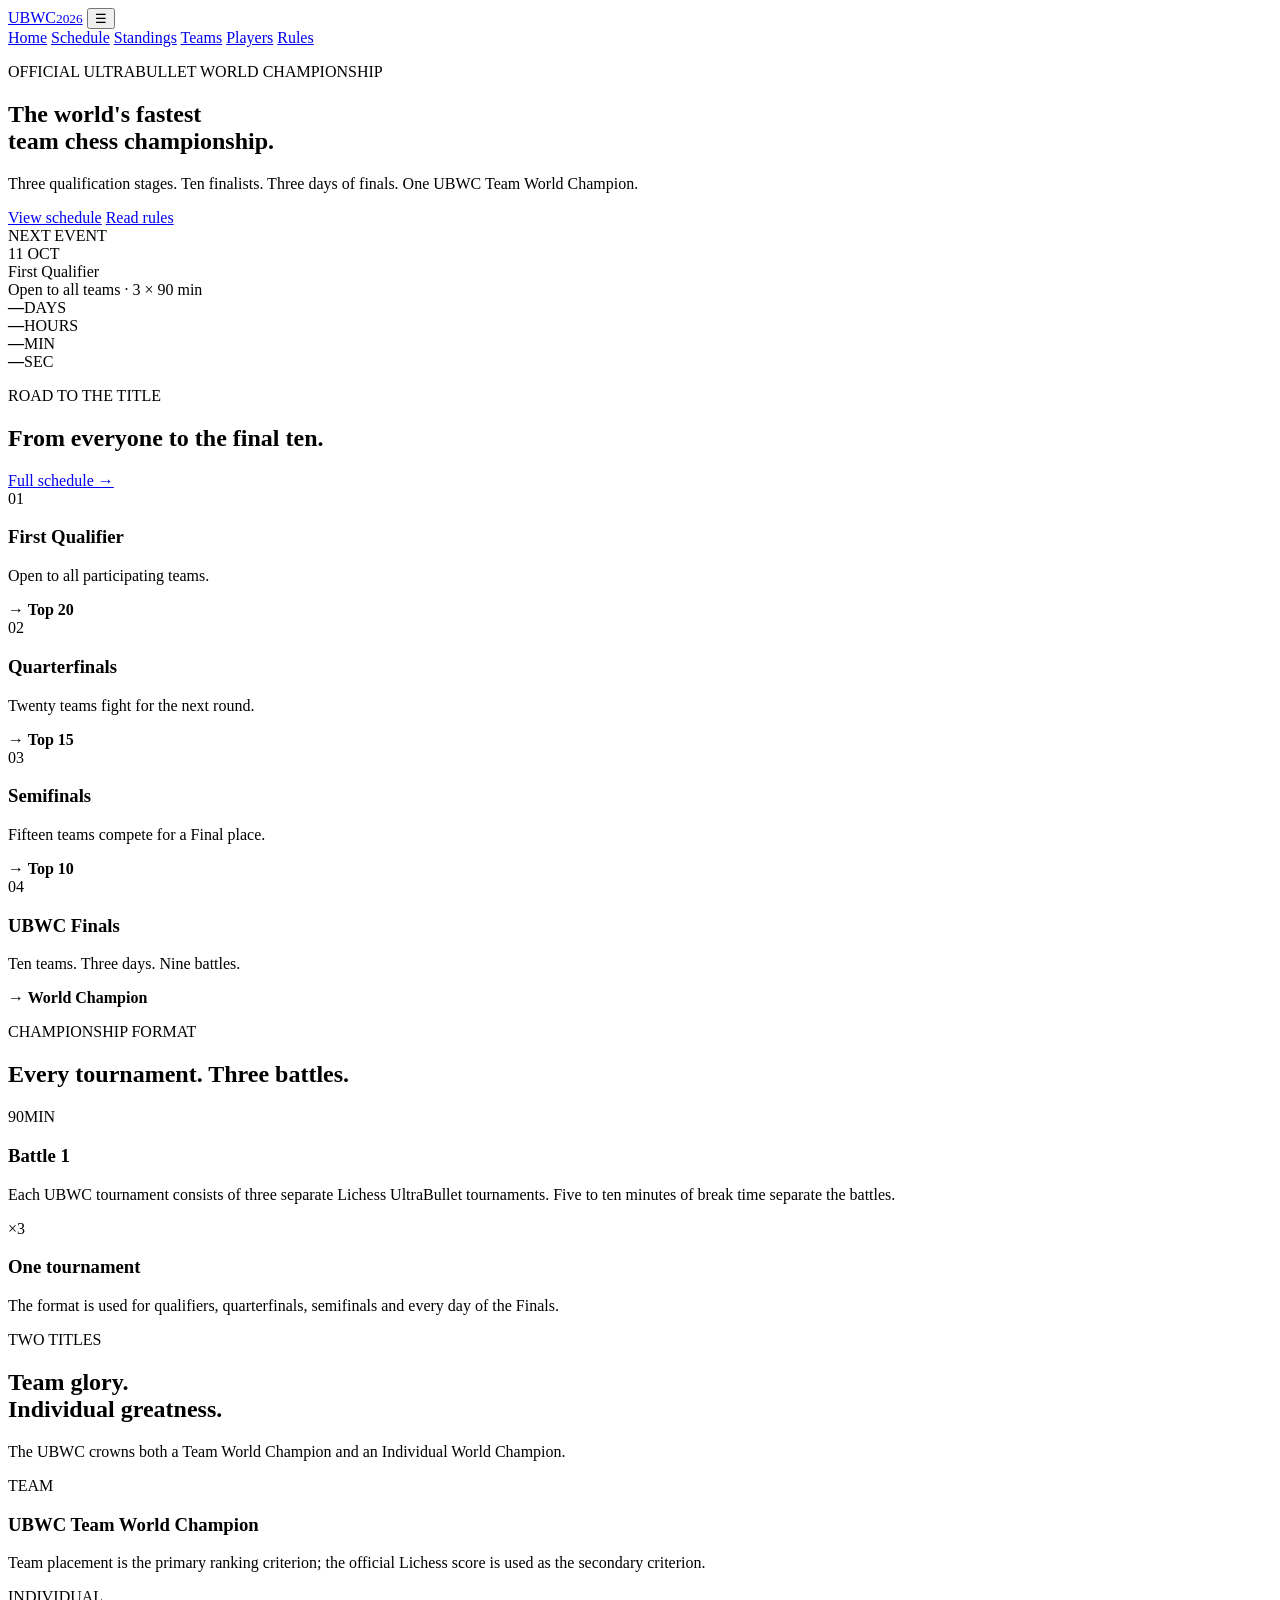
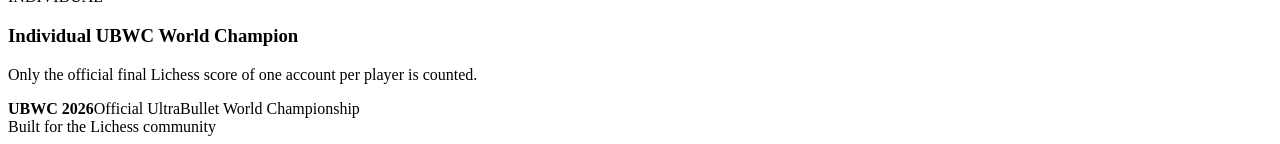
==== index.html @ 89b4db23 "Add files via upload" ====
<!doctype html>
<html lang="en">
<head>
  <meta charset="utf-8">
  <meta name="viewport" content="width=device-width, initial-scale=1">
  <title>UBWC 2026 — UltraBullet World Championship</title>
  <meta name="description" content="Official website of the UltraBullet World Championship 2026.">
  <link rel="stylesheet" href="css/style.css">
</head>
<body>
  <header class="site-header">
    <div class="container nav-wrap">
      <a class="brand" href="index.html"><span>UBWC</span><small>2026</small></a>
      <button class="nav-toggle" aria-label="Open navigation">☰</button>
      <nav>
        <a class="active" href="index.html">Home</a>
        <a href="schedule.html">Schedule</a>
        <a href="standings.html">Standings</a>
        <a href="teams.html">Teams</a>
        <a href="players.html">Players</a>
        <a href="rules.html">Rules</a>
      </nav>
    </div>
  </header>

  <main>
    <section class="hero">
      <div class="container hero-grid">
        <div>
          <p class="eyebrow">OFFICIAL ULTRABULLET WORLD CHAMPIONSHIP</p>
          <h1>The world's fastest<br><span>team chess championship.</span></h1>
          <p class="hero-copy">Three qualification stages. Ten finalists. Three days of finals. One UBWC Team World Champion.</p>
          <div class="hero-actions">
            <a class="button primary" href="schedule.html">View schedule</a>
            <a class="button ghost" href="rules.html">Read rules</a>
          </div>
        </div>
        <div class="hero-card">
          <div class="card-label">NEXT EVENT</div>
          <div class="date-big">11 OCT</div>
          <div class="event-name">First Qualifier</div>
          <div class="event-meta">Open to all teams · 3 × 90 min</div>
          <div class="countdown" id="countdown">
            <div><strong>—</strong><span>DAYS</span></div>
            <div><strong>—</strong><span>HOURS</span></div>
            <div><strong>—</strong><span>MIN</span></div>
            <div><strong>—</strong><span>SEC</span></div>
          </div>
        </div>
      </div>
    </section>

    <section class="section">
      <div class="container">
        <div class="section-heading">
          <div><p class="eyebrow">ROAD TO THE TITLE</p><h2>From everyone to the final ten.</h2></div>
          <a class="text-link" href="schedule.html">Full schedule →</a>
        </div>
        <div class="stage-grid">
          <article class="stage"><span>01</span><h3>First Qualifier</h3><p>Open to all participating teams.</p><b>→ Top 20</b></article>
          <article class="stage"><span>02</span><h3>Quarterfinals</h3><p>Twenty teams fight for the next round.</p><b>→ Top 15</b></article>
          <article class="stage"><span>03</span><h3>Semifinals</h3><p>Fifteen teams compete for a Final place.</p><b>→ Top 10</b></article>
          <article class="stage final"><span>04</span><h3>UBWC Finals</h3><p>Ten teams. Three days. Nine battles.</p><b>→ World Champion</b></article>
        </div>
      </div>
    </section>

    <section class="section dark-section">
      <div class="container">
        <div class="section-heading">
          <div><p class="eyebrow">CHAMPIONSHIP FORMAT</p><h2>Every tournament. Three battles.</h2></div>
        </div>
        <div class="format-grid">
          <div class="format-number">90<span>MIN</span></div>
          <div class="format-copy"><h3>Battle 1</h3><p>Each UBWC tournament consists of three separate Lichess UltraBullet tournaments. Five to ten minutes of break time separate the battles.</p></div>
          <div class="format-number">×3</div>
          <div class="format-copy"><h3>One tournament</h3><p>The format is used for qualifiers, quarterfinals, semifinals and every day of the Finals.</p></div>
        </div>
      </div>
    </section>

    <section class="section">
      <div class="container two-col">
        <div>
          <p class="eyebrow">TWO TITLES</p>
          <h2>Team glory.<br>Individual greatness.</h2>
          <p class="muted">The UBWC crowns both a Team World Champion and an Individual World Champion.</p>
        </div>
        <div class="title-cards">
          <article class="title-card"><span>TEAM</span><h3>UBWC Team World Champion</h3><p>Team placement is the primary ranking criterion; the official Lichess score is used as the secondary criterion.</p></article>
          <article class="title-card"><span>INDIVIDUAL</span><h3>Individual UBWC World Champion</h3><p>Only the official final Lichess score of one account per player is counted.</p></article>
        </div>
      </div>
    </section>
  </main>

  <footer><div class="container footer-wrap"><div><strong>UBWC 2026</strong><span>Official UltraBullet World Championship</span></div><span>Built for the Lichess community</span></div></footer>
  <script src="js/app.js"></script>
</body>
</html>
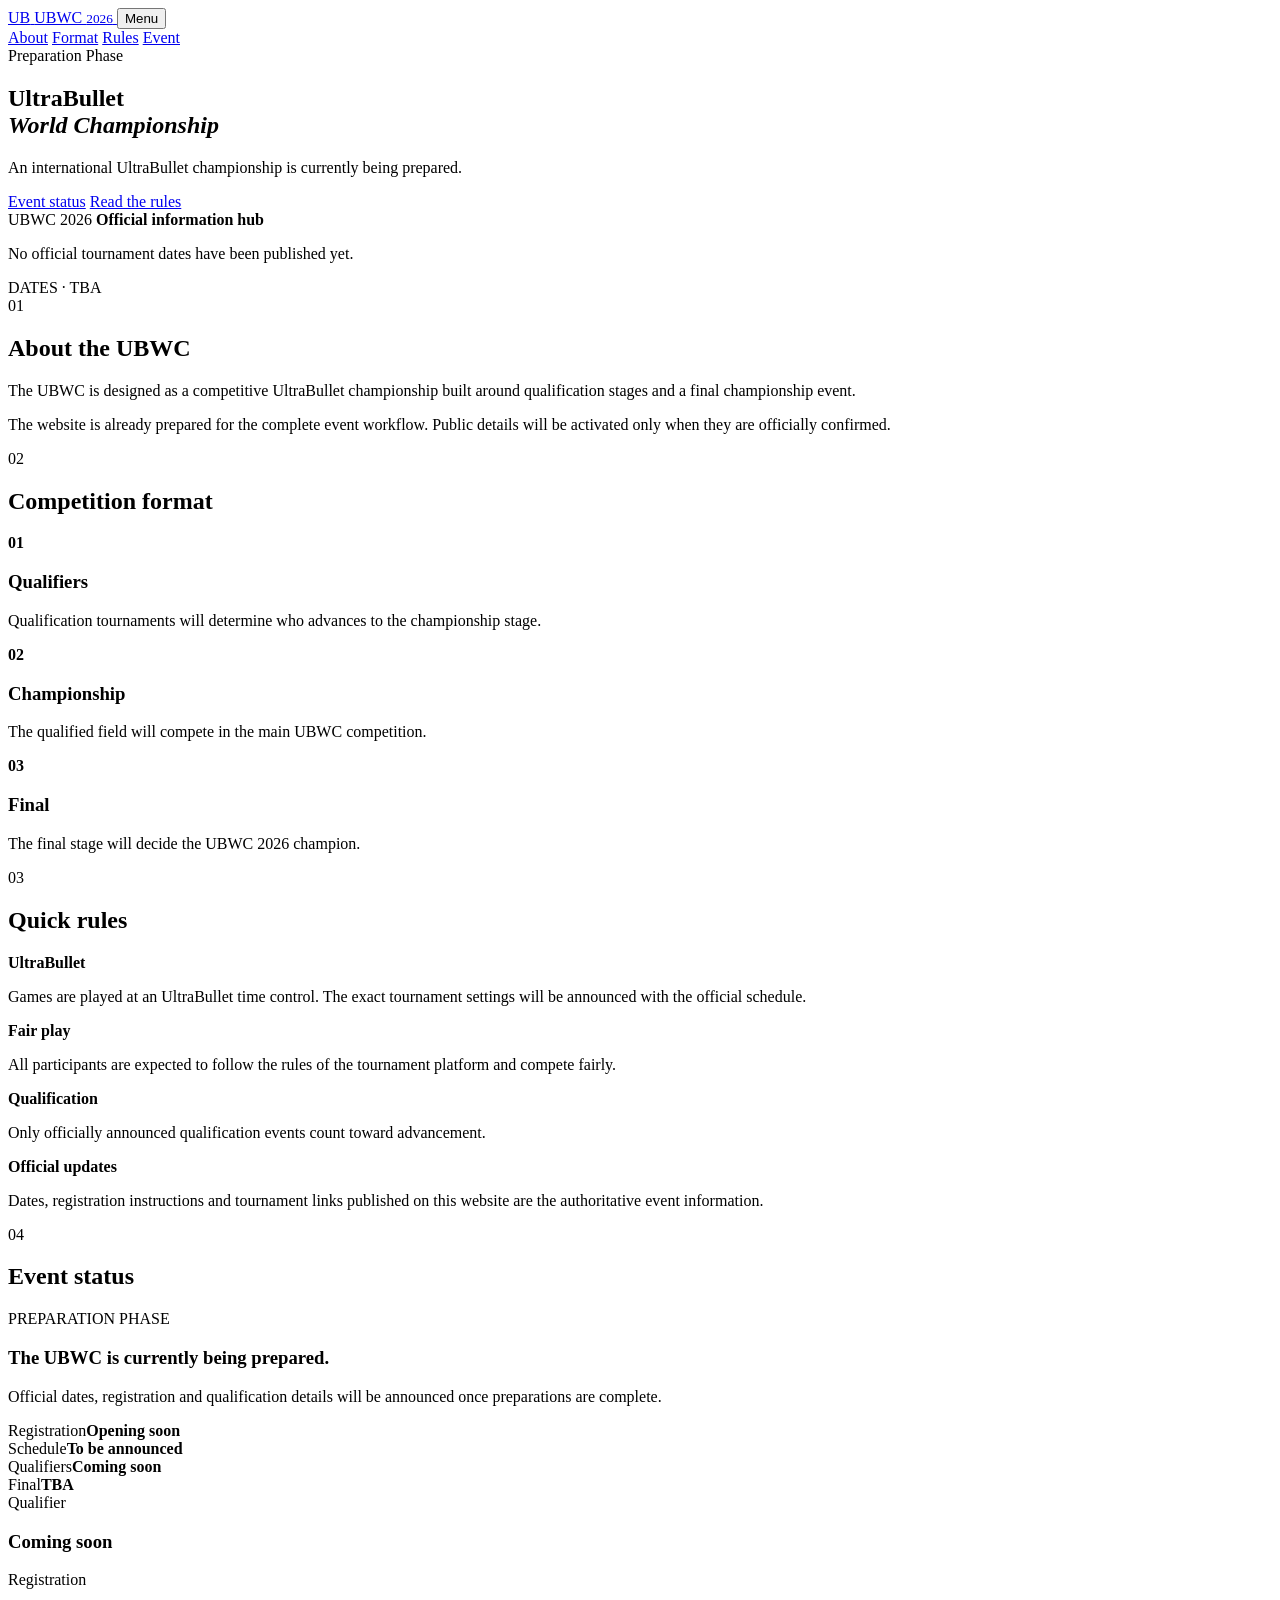
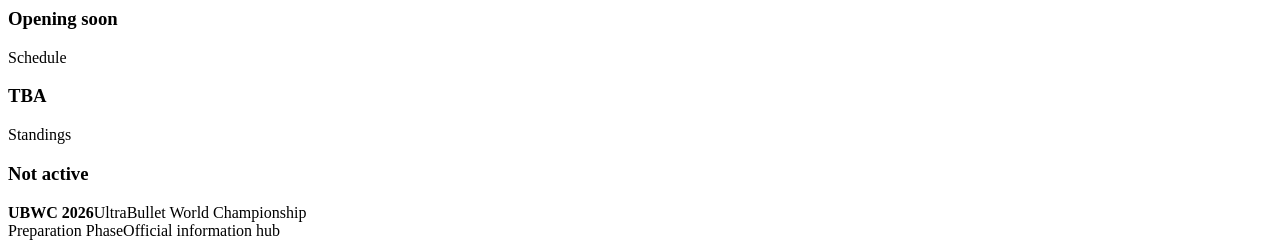
==== commit a88765ec: "Add files via upload" ====
--- a/index.html
+++ b/index.html
@@ -3,98 +3,114 @@
 <head>
   <meta charset="utf-8">
   <meta name="viewport" content="width=device-width, initial-scale=1">
+  <meta name="description" content="UBWC 2026 — UltraBullet World Championship. Official event information, rules and tournament updates.">
   <title>UBWC 2026 — UltraBullet World Championship</title>
-  <meta name="description" content="Official website of the UltraBullet World Championship 2026.">
-  <link rel="stylesheet" href="css/style.css">
+  <link rel="stylesheet" href="styles.css">
 </head>
 <body>
   <header class="site-header">
-    <div class="container nav-wrap">
-      <a class="brand" href="index.html"><span>UBWC</span><small>2026</small></a>
-      <button class="nav-toggle" aria-label="Open navigation">☰</button>
-      <nav>
-        <a class="active" href="index.html">Home</a>
-        <a href="schedule.html">Schedule</a>
-        <a href="standings.html">Standings</a>
-        <a href="teams.html">Teams</a>
-        <a href="players.html">Players</a>
-        <a href="rules.html">Rules</a>
-      </nav>
-    </div>
+    <nav class="nav container">
+      <a class="brand" href="#top" aria-label="UBWC home">
+        <span class="brand-mark">UB</span>
+        <span>UBWC <small>2026</small></span>
+      </a>
+      <button class="menu-toggle" aria-expanded="false" aria-controls="nav-links">Menu</button>
+      <div id="nav-links" class="nav-links">
+        <a href="#about">About</a>
+        <a href="#format">Format</a>
+        <a href="#rules">Rules</a>
+        <a href="#event">Event</a>
+      </div>
+    </nav>
   </header>
 
-  <main>
+  <main id="top">
     <section class="hero">
-      <div class="container hero-grid">
+      <div class="hero-grid container">
         <div>
-          <p class="eyebrow">OFFICIAL ULTRABULLET WORLD CHAMPIONSHIP</p>
-          <h1>The world's fastest<br><span>team chess championship.</span></h1>
-          <p class="hero-copy">Three qualification stages. Ten finalists. Three days of finals. One UBWC Team World Champion.</p>
+          <div class="eyebrow"><span class="status-dot"></span><span id="status-label">Preparation Phase</span></div>
+          <h1>UltraBullet<br><em>World Championship</em></h1>
+          <p class="hero-copy" id="hero-description">
+            An international UltraBullet championship is currently being prepared.
+          </p>
           <div class="hero-actions">
-            <a class="button primary" href="schedule.html">View schedule</a>
-            <a class="button ghost" href="rules.html">Read rules</a>
+            <a class="button primary" href="#event">Event status</a>
+            <a class="button secondary" href="#rules">Read the rules</a>
           </div>
         </div>
-        <div class="hero-card">
-          <div class="card-label">NEXT EVENT</div>
-          <div class="date-big">11 OCT</div>
-          <div class="event-name">First Qualifier</div>
-          <div class="event-meta">Open to all teams · 3 × 90 min</div>
-          <div class="countdown" id="countdown">
-            <div><strong>—</strong><span>DAYS</span></div>
-            <div><strong>—</strong><span>HOURS</span></div>
-            <div><strong>—</strong><span>MIN</span></div>
-            <div><strong>—</strong><span>SEC</span></div>
-          </div>
+        <aside class="hero-card">
+          <span class="card-label">UBWC 2026</span>
+          <strong>Official information hub</strong>
+          <p>No official tournament dates have been published yet.</p>
+          <span class="tba">DATES · TBA</span>
+        </aside>
+      </div>
+    </section>
+
+    <section id="about" class="section container">
+      <div class="section-heading">
+        <span>01</span><h2>About the UBWC</h2>
+      </div>
+      <div class="two-col">
+        <p>The UBWC is designed as a competitive UltraBullet championship built around qualification stages and a final championship event.</p>
+        <p>The website is already prepared for the complete event workflow. Public details will be activated only when they are officially confirmed.</p>
+      </div>
+    </section>
+
+    <section id="format" class="section muted">
+      <div class="container">
+        <div class="section-heading"><span>02</span><h2>Competition format</h2></div>
+        <div class="cards">
+          <article class="info-card"><b>01</b><h3>Qualifiers</h3><p>Qualification tournaments will determine who advances to the championship stage.</p></article>
+          <article class="info-card"><b>02</b><h3>Championship</h3><p>The qualified field will compete in the main UBWC competition.</p></article>
+          <article class="info-card"><b>03</b><h3>Final</h3><p>The final stage will decide the UBWC 2026 champion.</p></article>
         </div>
       </div>
     </section>
 
-    <section class="section">
-      <div class="container">
-        <div class="section-heading">
-          <div><p class="eyebrow">ROAD TO THE TITLE</p><h2>From everyone to the final ten.</h2></div>
-          <a class="text-link" href="schedule.html">Full schedule →</a>
-        </div>
-        <div class="stage-grid">
-          <article class="stage"><span>01</span><h3>First Qualifier</h3><p>Open to all participating teams.</p><b>→ Top 20</b></article>
-          <article class="stage"><span>02</span><h3>Quarterfinals</h3><p>Twenty teams fight for the next round.</p><b>→ Top 15</b></article>
-          <article class="stage"><span>03</span><h3>Semifinals</h3><p>Fifteen teams compete for a Final place.</p><b>→ Top 10</b></article>
-          <article class="stage final"><span>04</span><h3>UBWC Finals</h3><p>Ten teams. Three days. Nine battles.</p><b>→ World Champion</b></article>
-        </div>
+    <section id="rules" class="section container">
+      <div class="section-heading"><span>03</span><h2>Quick rules</h2></div>
+      <div class="rules-grid">
+        <div><strong>UltraBullet</strong><p>Games are played at an UltraBullet time control. The exact tournament settings will be announced with the official schedule.</p></div>
+        <div><strong>Fair play</strong><p>All participants are expected to follow the rules of the tournament platform and compete fairly.</p></div>
+        <div><strong>Qualification</strong><p>Only officially announced qualification events count toward advancement.</p></div>
+        <div><strong>Official updates</strong><p>Dates, registration instructions and tournament links published on this website are the authoritative event information.</p></div>
       </div>
     </section>
 
-    <section class="section dark-section">
+    <section id="event" class="section dark">
       <div class="container">
-        <div class="section-heading">
-          <div><p class="eyebrow">CHAMPIONSHIP FORMAT</p><h2>Every tournament. Three battles.</h2></div>
+        <div class="section-heading light"><span>04</span><h2>Event status</h2></div>
+        <div class="status-panel">
+          <div>
+            <span class="status-badge" id="status-badge">PREPARATION PHASE</span>
+            <h3 id="status-title">The UBWC is currently being prepared.</h3>
+            <p id="status-text">Official dates, registration and qualification details will be announced once preparations are complete.</p>
+          </div>
+          <div class="status-list">
+            <div><span>Registration</span><b id="registration-state">Opening soon</b></div>
+            <div><span>Schedule</span><b id="schedule-state">To be announced</b></div>
+            <div><span>Qualifiers</span><b id="qualifiers-state">Coming soon</b></div>
+            <div><span>Final</span><b id="final-state">TBA</b></div>
+          </div>
         </div>
-        <div class="format-grid">
-          <div class="format-number">90<span>MIN</span></div>
-          <div class="format-copy"><h3>Battle 1</h3><p>Each UBWC tournament consists of three separate Lichess UltraBullet tournaments. Five to ten minutes of break time separate the battles.</p></div>
-          <div class="format-number">×3</div>
-          <div class="format-copy"><h3>One tournament</h3><p>The format is used for qualifiers, quarterfinals, semifinals and every day of the Finals.</p></div>
-        </div>
-      </div>
-    </section>
 
-    <section class="section">
-      <div class="container two-col">
-        <div>
-          <p class="eyebrow">TWO TITLES</p>
-          <h2>Team glory.<br>Individual greatness.</h2>
-          <p class="muted">The UBWC crowns both a Team World Champion and an Individual World Champion.</p>
-        </div>
-        <div class="title-cards">
-          <article class="title-card"><span>TEAM</span><h3>UBWC Team World Champion</h3><p>Team placement is the primary ranking criterion; the official Lichess score is used as the secondary criterion.</p></article>
-          <article class="title-card"><span>INDIVIDUAL</span><h3>Individual UBWC World Champion</h3><p>Only the official final Lichess score of one account per player is counted.</p></article>
+        <div class="future-grid">
+          <article><span>Qualifier</span><h3>Coming soon</h3><p id="qualifiers-message"></p></article>
+          <article><span>Registration</span><h3>Opening soon</h3><p id="registration-message"></p></article>
+          <article><span>Schedule</span><h3>TBA</h3><p id="schedule-message"></p></article>
+          <article><span>Standings</span><h3>Not active</h3><p id="standings-message"></p></article>
         </div>
       </div>
     </section>
   </main>
 
-  <footer><div class="container footer-wrap"><div><strong>UBWC 2026</strong><span>Official UltraBullet World Championship</span></div><span>Built for the Lichess community</span></div></footer>
-  <script src="js/app.js"></script>
+  <footer class="footer">
+    <div class="container footer-inner">
+      <div><strong>UBWC 2026</strong><span>UltraBullet World Championship</span></div>
+      <div><span>Preparation Phase</span><span>Official information hub</span></div>
+    </div>
+  </footer>
+  <script src="app.js"></script>
 </body>
-</html>+</html>
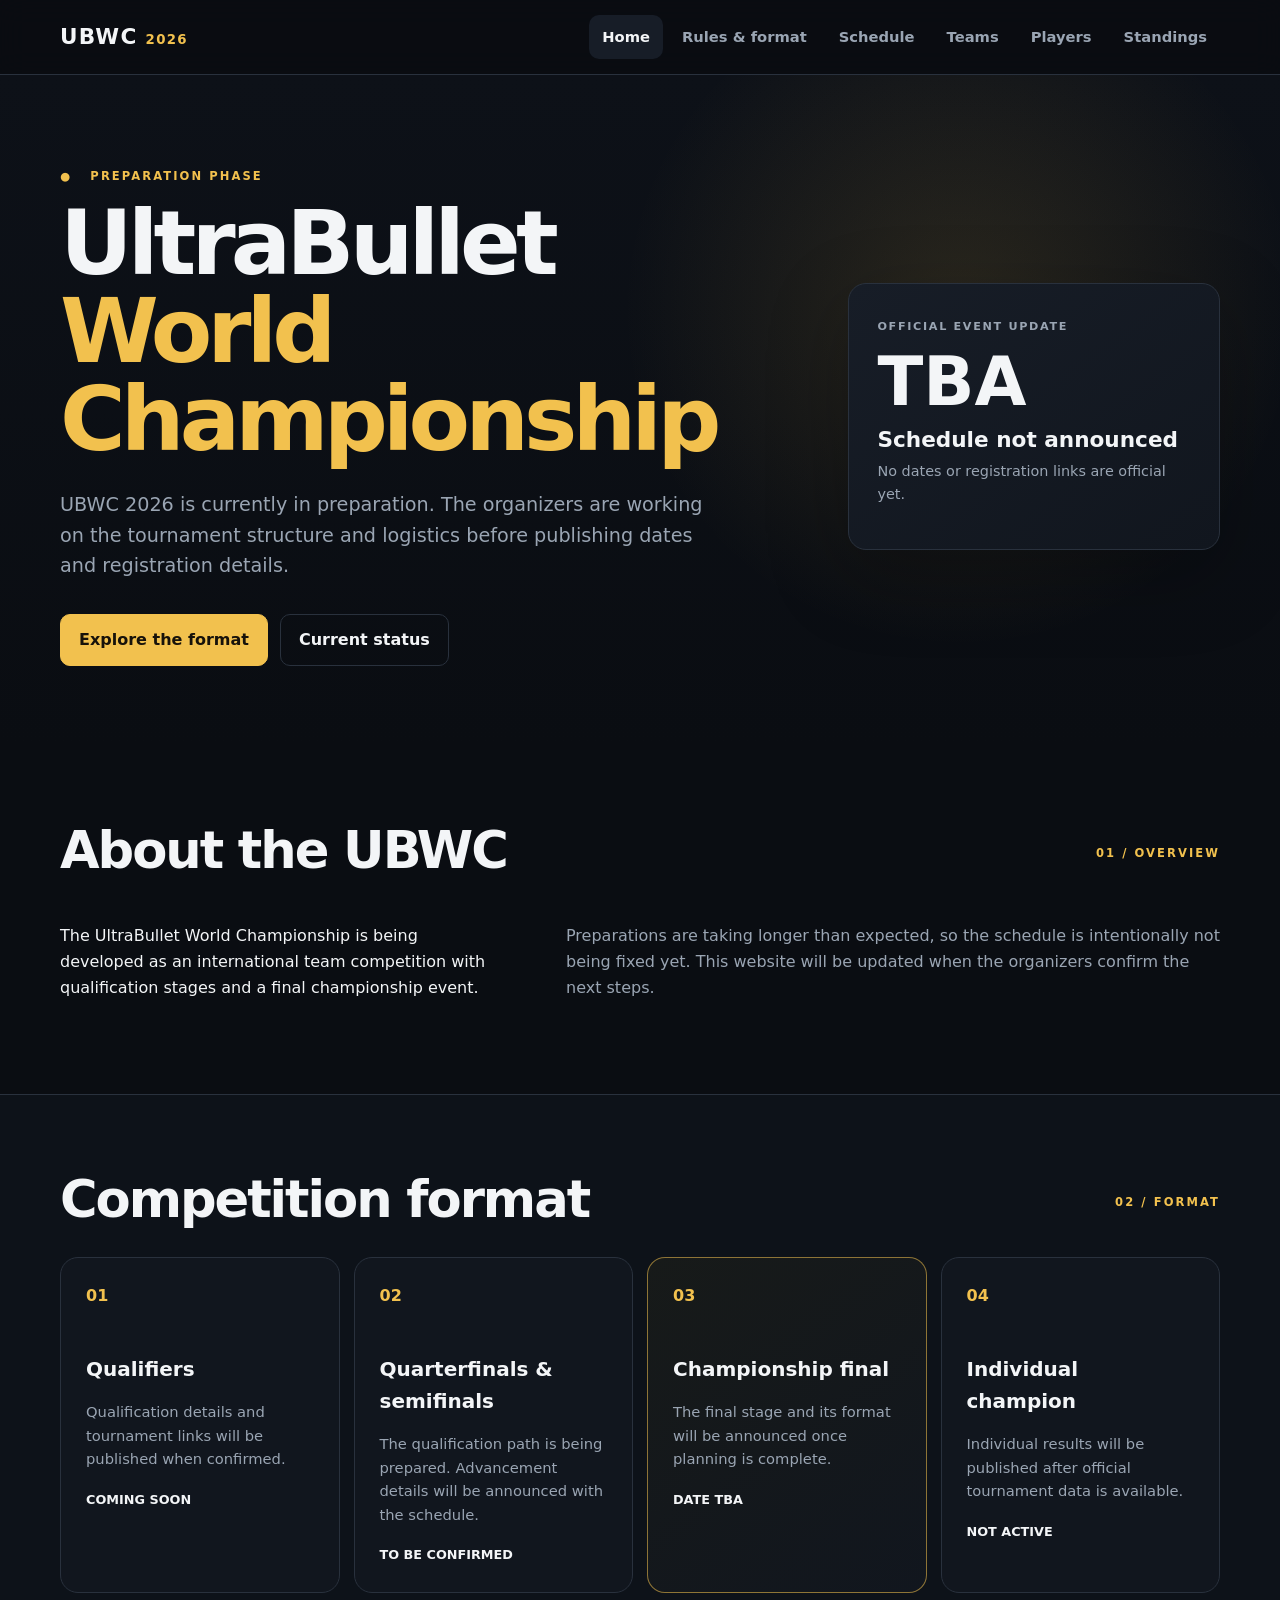
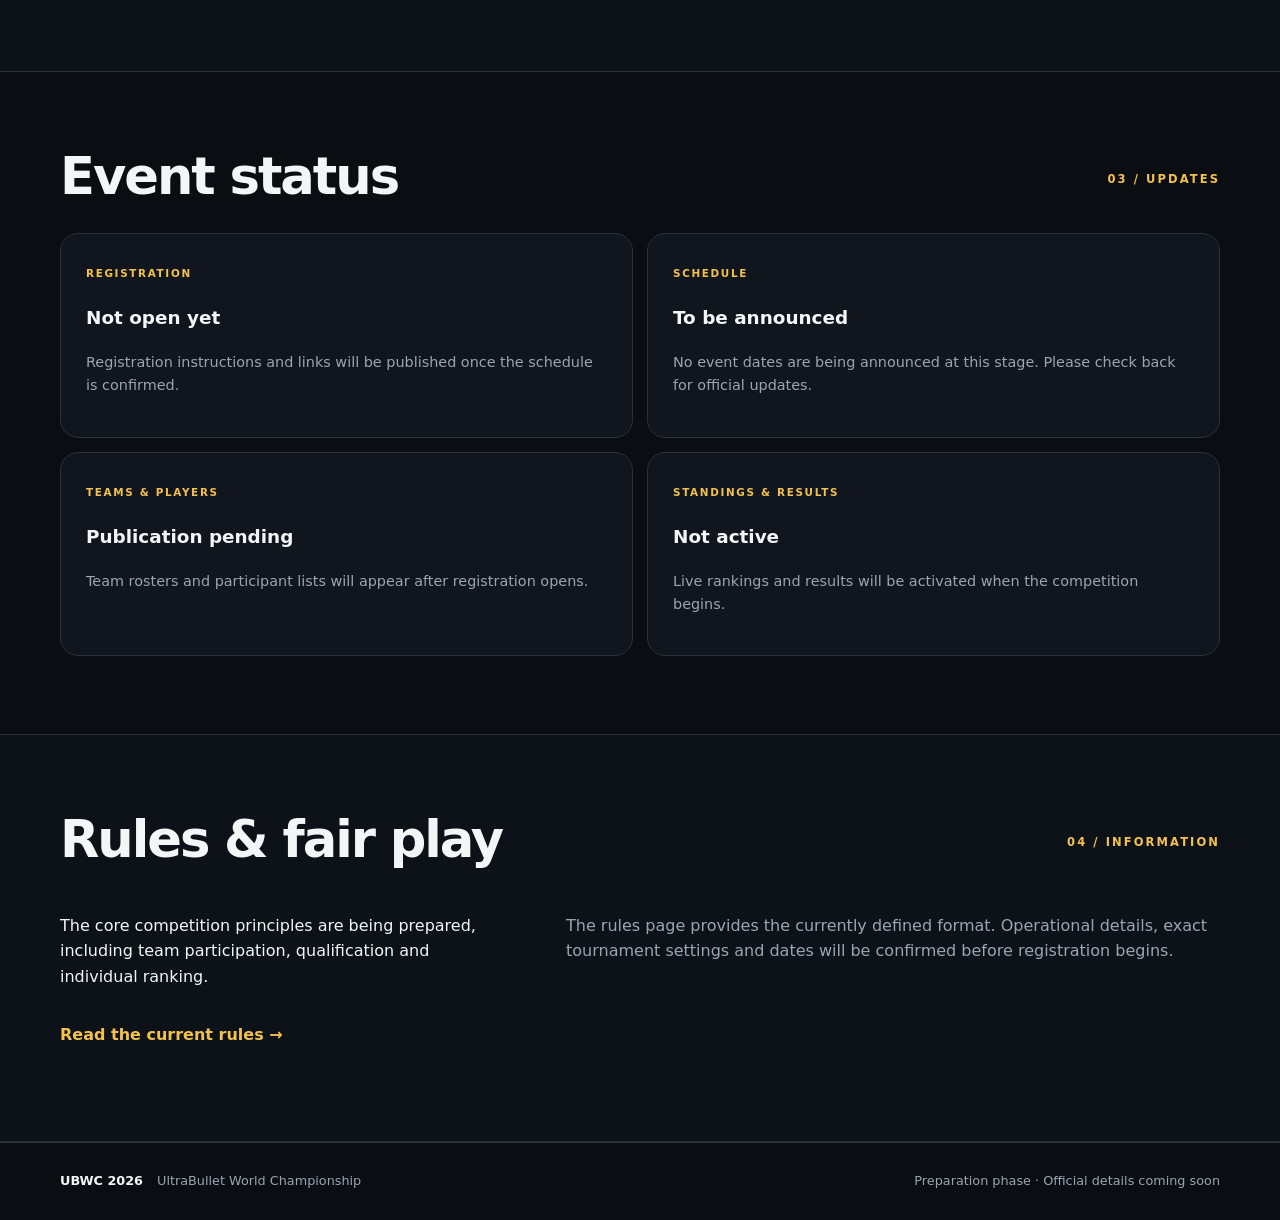
==== commit 05adaa49: "Switch homepage to UBWC preparation phase" ====
--- a/index.html
+++ b/index.html
@@ -3,114 +3,97 @@
 <head>
   <meta charset="utf-8">
   <meta name="viewport" content="width=device-width, initial-scale=1">
-  <meta name="description" content="UBWC 2026 — UltraBullet World Championship. Official event information, rules and tournament updates.">
+  <meta name="description" content="UBWC 2026 — UltraBullet World Championship. Official information and updates during the preparation phase.">
   <title>UBWC 2026 — UltraBullet World Championship</title>
-  <link rel="stylesheet" href="styles.css">
+  <link rel="stylesheet" href="./css/style.css">
 </head>
 <body>
-  <header class="site-header">
-    <nav class="nav container">
-      <a class="brand" href="#top" aria-label="UBWC home">
-        <span class="brand-mark">UB</span>
-        <span>UBWC <small>2026</small></span>
-      </a>
-      <button class="menu-toggle" aria-expanded="false" aria-controls="nav-links">Menu</button>
-      <div id="nav-links" class="nav-links">
-        <a href="#about">About</a>
-        <a href="#format">Format</a>
-        <a href="#rules">Rules</a>
-        <a href="#event">Event</a>
-      </div>
+<header class="site-header">
+  <div class="container nav-wrap">
+    <a class="brand" href="./index.html" aria-label="UBWC home"><span>UBWC</span><small>2026</small></a>
+    <button class="nav-toggle" aria-expanded="false" aria-label="Toggle navigation">☰</button>
+    <nav id="main-nav">
+      <a class="active" href="./index.html">Home</a>
+      <a href="./rules.html">Rules & format</a>
+      <a href="./schedule.html">Schedule</a>
+      <a href="./teams.html">Teams</a>
+      <a href="./players.html">Players</a>
+      <a href="./standings.html">Standings</a>
     </nav>
-  </header>
-
-  <main id="top">
-    <section class="hero">
-      <div class="hero-grid container">
-        <div>
-          <div class="eyebrow"><span class="status-dot"></span><span id="status-label">Preparation Phase</span></div>
-          <h1>UltraBullet<br><em>World Championship</em></h1>
-          <p class="hero-copy" id="hero-description">
-            An international UltraBullet championship is currently being prepared.
-          </p>
-          <div class="hero-actions">
-            <a class="button primary" href="#event">Event status</a>
-            <a class="button secondary" href="#rules">Read the rules</a>
-          </div>
-        </div>
-        <aside class="hero-card">
-          <span class="card-label">UBWC 2026</span>
-          <strong>Official information hub</strong>
-          <p>No official tournament dates have been published yet.</p>
-          <span class="tba">DATES · TBA</span>
-        </aside>
-      </div>
-    </section>
-
-    <section id="about" class="section container">
-      <div class="section-heading">
-        <span>01</span><h2>About the UBWC</h2>
-      </div>
-      <div class="two-col">
-        <p>The UBWC is designed as a competitive UltraBullet championship built around qualification stages and a final championship event.</p>
-        <p>The website is already prepared for the complete event workflow. Public details will be activated only when they are officially confirmed.</p>
-      </div>
-    </section>
-
-    <section id="format" class="section muted">
-      <div class="container">
-        <div class="section-heading"><span>02</span><h2>Competition format</h2></div>
-        <div class="cards">
-          <article class="info-card"><b>01</b><h3>Qualifiers</h3><p>Qualification tournaments will determine who advances to the championship stage.</p></article>
-          <article class="info-card"><b>02</b><h3>Championship</h3><p>The qualified field will compete in the main UBWC competition.</p></article>
-          <article class="info-card"><b>03</b><h3>Final</h3><p>The final stage will decide the UBWC 2026 champion.</p></article>
+  </div>
+</header>
+<main id="top">
+  <section class="hero">
+    <div class="container hero-grid">
+      <div>
+        <p class="eyebrow">● &nbsp; PREPARATION PHASE</p>
+        <h1>UltraBullet<br><span>World Championship</span></h1>
+        <p class="hero-copy">UBWC 2026 is currently in preparation. The organizers are working on the tournament structure and logistics before publishing dates and registration details.</p>
+        <div class="hero-actions">
+          <a class="button primary" href="./rules.html">Explore the format</a>
+          <a class="button ghost" href="#event-status">Current status</a>
         </div>
       </div>
-    </section>
+      <aside class="hero-card">
+        <span class="card-label">OFFICIAL EVENT UPDATE</span>
+        <div class="date-big">TBA</div>
+        <div class="event-name">Schedule not announced</div>
+        <p class="event-meta">No dates or registration links are official yet.</p>
+      </aside>
+    </div>
+  </section>
 
-    <section id="rules" class="section container">
-      <div class="section-heading"><span>03</span><h2>Quick rules</h2></div>
-      <div class="rules-grid">
-        <div><strong>UltraBullet</strong><p>Games are played at an UltraBullet time control. The exact tournament settings will be announced with the official schedule.</p></div>
-        <div><strong>Fair play</strong><p>All participants are expected to follow the rules of the tournament platform and compete fairly.</p></div>
-        <div><strong>Qualification</strong><p>Only officially announced qualification events count toward advancement.</p></div>
-        <div><strong>Official updates</strong><p>Dates, registration instructions and tournament links published on this website are the authoritative event information.</p></div>
+  <section class="section">
+    <div class="container">
+      <div class="section-heading"><h2>About the UBWC</h2><span class="eyebrow">01 / OVERVIEW</span></div>
+      <div class="two-col">
+        <p>The UltraBullet World Championship is being developed as an international team competition with qualification stages and a final championship event.</p>
+        <p class="muted">Preparations are taking longer than expected, so the schedule is intentionally not being fixed yet. This website will be updated when the organizers confirm the next steps.</p>
       </div>
-    </section>
+    </div>
+  </section>
 
-    <section id="event" class="section dark">
-      <div class="container">
-        <div class="section-heading light"><span>04</span><h2>Event status</h2></div>
-        <div class="status-panel">
-          <div>
-            <span class="status-badge" id="status-badge">PREPARATION PHASE</span>
-            <h3 id="status-title">The UBWC is currently being prepared.</h3>
-            <p id="status-text">Official dates, registration and qualification details will be announced once preparations are complete.</p>
-          </div>
-          <div class="status-list">
-            <div><span>Registration</span><b id="registration-state">Opening soon</b></div>
-            <div><span>Schedule</span><b id="schedule-state">To be announced</b></div>
-            <div><span>Qualifiers</span><b id="qualifiers-state">Coming soon</b></div>
-            <div><span>Final</span><b id="final-state">TBA</b></div>
-          </div>
-        </div>
+  <section class="section dark-section">
+    <div class="container">
+      <div class="section-heading"><h2>Competition format</h2><span class="eyebrow">02 / FORMAT</span></div>
+      <div class="stage-grid">
+        <article class="stage"><span>01</span><h3>Qualifiers</h3><p>Qualification details and tournament links will be published when confirmed.</p><b>COMING SOON</b></article>
+        <article class="stage"><span>02</span><h3>Quarterfinals & semifinals</h3><p>The qualification path is being prepared. Advancement details will be announced with the schedule.</p><b>TO BE CONFIRMED</b></article>
+        <article class="stage final"><span>03</span><h3>Championship final</h3><p>The final stage and its format will be announced once planning is complete.</p><b>DATE TBA</b></article>
+        <article class="stage"><span>04</span><h3>Individual champion</h3><p>Individual results will be published after official tournament data is available.</p><b>NOT ACTIVE</b></article>
+      </div>
+    </div>
+  </section>
 
-        <div class="future-grid">
-          <article><span>Qualifier</span><h3>Coming soon</h3><p id="qualifiers-message"></p></article>
-          <article><span>Registration</span><h3>Opening soon</h3><p id="registration-message"></p></article>
-          <article><span>Schedule</span><h3>TBA</h3><p id="schedule-message"></p></article>
-          <article><span>Standings</span><h3>Not active</h3><p id="standings-message"></p></article>
-        </div>
+  <section class="section" id="event-status">
+    <div class="container">
+      <div class="section-heading"><h2>Event status</h2><span class="eyebrow">03 / UPDATES</span></div>
+      <div class="title-cards">
+        <article class="title-card"><span>REGISTRATION</span><h3>Not open yet</h3><p>Registration instructions and links will be published once the schedule is confirmed.</p></article>
+        <article class="title-card"><span>SCHEDULE</span><h3>To be announced</h3><p>No event dates are being announced at this stage. Please check back for official updates.</p></article>
+        <article class="title-card"><span>TEAMS & PLAYERS</span><h3>Publication pending</h3><p>Team rosters and participant lists will appear after registration opens.</p></article>
+        <article class="title-card"><span>STANDINGS & RESULTS</span><h3>Not active</h3><p>Live rankings and results will be activated when the competition begins.</p></article>
       </div>
-    </section>
-  </main>
+    </div>
+  </section>
 
-  <footer class="footer">
-    <div class="container footer-inner">
-      <div><strong>UBWC 2026</strong><span>UltraBullet World Championship</span></div>
-      <div><span>Preparation Phase</span><span>Official information hub</span></div>
+  <section class="section dark-section">
+    <div class="container">
+      <div class="section-heading"><h2>Rules & fair play</h2><span class="eyebrow">04 / INFORMATION</span></div>
+      <div class="two-col">
+        <p>The core competition principles are being prepared, including team participation, qualification and individual ranking.</p>
+        <p class="muted">The rules page provides the currently defined format. Operational details, exact tournament settings and dates will be confirmed before registration begins.</p>
+      </div>
+      <p><a class="text-link" href="./rules.html">Read the current rules →</a></p>
     </div>
-  </footer>
-  <script src="app.js"></script>
+  </section>
+</main>
+<footer>
+  <div class="container footer-wrap">
+    <div><strong>UBWC 2026</strong><span>UltraBullet World Championship</span></div>
+    <span>Preparation phase · Official details coming soon</span>
+  </div>
+</footer>
+<script src="./js/app.js"></script>
 </body>
-</html>
+</html>
--- a/css/style.css
+++ b/css/style.css
@@ -0,0 +1,32 @@
+:root{
+  --bg:#0a0d12;--surface:#11161e;--surface2:#171d27;--line:#29313d;--text:#f3f5f7;--muted:#9aa5b3;
+  --accent:#f2c14e;--accent2:#ffdf85;--max:1160px;--radius:18px;
+}
+*{box-sizing:border-box}html{scroll-behavior:smooth}body{margin:0;background:#0a0d12;color:var(--text);font-family:Inter,ui-sans-serif,system-ui,-apple-system,BlinkMacSystemFont,"Segoe UI",sans-serif;line-height:1.6}
+a{color:inherit;text-decoration:none}.container{width:min(var(--max),calc(100% - 40px));margin:auto}
+.site-header{position:sticky;top:0;z-index:20;background:rgba(10,13,18,.9);backdrop-filter:blur(14px);border-bottom:1px solid var(--line)}
+.nav-wrap{height:74px;display:flex;align-items:center;justify-content:space-between}.brand{display:flex;align-items:baseline;gap:8px;font-weight:900;letter-spacing:.08em}.brand span{font-size:1.35rem}.brand small{color:var(--accent);font-weight:800}
+nav{display:flex;gap:6px}nav a{padding:10px 13px;border-radius:10px;color:var(--muted);font-size:.92rem;font-weight:700}nav a:hover,nav a.active{color:var(--text);background:var(--surface2)}
+.nav-toggle{display:none;background:none;border:0;color:var(--text);font-size:1.5rem}
+.hero{padding:92px 0 80px;background:radial-gradient(circle at 75% 35%,rgba(242,193,78,.13),transparent 32%),linear-gradient(180deg,#0d1118,#0a0d12)}
+.hero-grid{display:grid;grid-template-columns:1.45fr .75fr;gap:70px;align-items:center}.eyebrow{color:var(--accent);font-size:.72rem;letter-spacing:.18em;font-weight:900;margin:0 0 15px}.hero h1,.page-hero h1{font-size:clamp(3rem,7vw,6rem);line-height:.98;letter-spacing:-.055em;margin:0 0 26px}.hero h1 span{color:var(--accent)}.hero-copy{font-size:1.2rem;color:var(--muted);max-width:650px}.hero-actions{display:flex;gap:12px;margin-top:32px}.button{padding:12px 18px;border-radius:10px;font-weight:800;border:1px solid var(--line)}.button.primary{background:var(--accent);color:#17120a;border-color:var(--accent)}.button.ghost{background:transparent}.hero-card{background:linear-gradient(145deg,var(--surface2),var(--surface));border:1px solid var(--line);border-radius:var(--radius);padding:28px;box-shadow:0 25px 80px rgba(0,0,0,.25)}.card-label{font-size:.7rem;letter-spacing:.15em;color:var(--muted);font-weight:900}.date-big{font-size:4.2rem;font-weight:900;line-height:1;margin:12px 0 6px}.event-name{font-size:1.35rem;font-weight:850}.event-meta{color:var(--muted);font-size:.9rem;margin-top:3px}.countdown{display:grid;grid-template-columns:repeat(4,1fr);gap:8px;margin-top:26px}.countdown div{background:#0b0f15;border:1px solid var(--line);border-radius:10px;padding:10px 4px;text-align:center}.countdown strong{display:block;font-size:1.35rem}.countdown span{font-size:.55rem;color:var(--muted);letter-spacing:.08em}
+.section{padding:78px 0}.dark-section{background:#0d1219;border-top:1px solid var(--line);border-bottom:1px solid var(--line)}.section-heading{display:flex;justify-content:space-between;align-items:end;margin-bottom:30px}.section h2{font-size:clamp(2rem,4vw,3.4rem);line-height:1.05;letter-spacing:-.04em;margin:0}.text-link{color:var(--accent);font-weight:800}.stage-grid{display:grid;grid-template-columns:repeat(4,1fr);gap:14px}.stage{padding:25px;background:var(--surface);border:1px solid var(--line);border-radius:var(--radius);min-height:220px}.stage span{color:var(--accent);font-weight:900}.stage h3{font-size:1.25rem;margin:45px 0 5px}.stage p{color:var(--muted);font-size:.92rem}.stage b{font-size:.8rem}.stage.final{border-color:rgba(242,193,78,.55);background:linear-gradient(145deg,#171a19,#11161e)}
+.format-grid{display:grid;grid-template-columns:180px 1fr 140px 1fr;gap:28px;align-items:center}.format-number{font-size:3.8rem;font-weight:900;color:var(--accent);line-height:1}.format-number span{font-size:1rem;display:block;color:var(--muted);letter-spacing:.12em}.format-copy h3{margin:0;font-size:1.25rem}.format-copy p,.muted{color:var(--muted)}.two-col{display:grid;grid-template-columns:.8fr 1.2fr;gap:70px}.title-cards{display:grid;grid-template-columns:1fr 1fr;gap:14px}.title-card{background:var(--surface);border:1px solid var(--line);border-radius:var(--radius);padding:25px}.title-card span{font-size:.65rem;color:var(--accent);font-weight:900;letter-spacing:.16em}.title-card h3{font-size:1.15rem}.title-card p{color:var(--muted);font-size:.9rem}
+.page-hero{padding:72px 0 60px;border-bottom:1px solid var(--line);background:linear-gradient(180deg,#0e131a,#0a0d12)}.page-hero h1{font-size:clamp(3rem,6vw,5rem);margin-bottom:14px}.page-hero p:not(.eyebrow){color:var(--muted);font-size:1.05rem}
+.timeline{display:grid;gap:14px}.timeline-item{display:grid;grid-template-columns:145px 1fr 160px;gap:25px;align-items:center;padding:24px;background:var(--surface);border:1px solid var(--line);border-radius:16px}.timeline-item .date{font-weight:900}.timeline-item .date small{display:block;color:var(--accent);font-size:.7rem;letter-spacing:.12em}.timeline-item h3{margin:0}.timeline-item p{margin:4px 0 0;color:var(--muted);font-size:.9rem}.timeline-item .result{text-align:right;font-weight:900;color:var(--accent)}
+.notice{display:flex;gap:18px;align-items:center;padding:18px 20px;border:1px solid rgba(242,193,78,.3);background:rgba(242,193,78,.06);border-radius:14px;margin-bottom:25px}.notice strong{white-space:nowrap;color:var(--accent)}.notice span{color:var(--muted);font-size:.9rem}.table-wrap{overflow:auto;border:1px solid var(--line);border-radius:16px}table{width:100%;border-collapse:collapse;min-width:650px;background:var(--surface)}th,td{text-align:left;padding:16px 18px;border-bottom:1px solid var(--line)}th{font-size:.7rem;text-transform:uppercase;letter-spacing:.1em;color:var(--muted)}td{font-weight:700}tbody tr:last-child td{border-bottom:0}
+.card-grid{display:grid;grid-template-columns:repeat(3,1fr);gap:15px}.team-card{background:var(--surface);border:1px solid var(--line);border-radius:16px;padding:24px}.team-card .rank{color:var(--accent);font-weight:900}.team-card h3{margin:8px 0}.team-card p{color:var(--muted);font-size:.9rem}.rules{display:grid;grid-template-columns:1fr 1fr;gap:15px}.rules article{background:var(--surface);border:1px solid var(--line);border-radius:16px;padding:25px}.rules article>span{color:var(--accent);font-weight:900}.rules h2{font-size:1.25rem;margin:10px 0}.rules p{color:var(--muted);font-size:.92rem}
+footer{border-top:1px solid var(--line);padding:28px 0;color:var(--muted);font-size:.8rem}.footer-wrap{display:flex;justify-content:space-between;gap:20px}.footer-wrap div{display:flex;gap:14px}.footer-wrap strong{color:var(--text)}
+@media(max-width:850px){nav{display:none}.nav-toggle{display:block}.nav-wrap.open nav{display:flex;position:absolute;left:20px;right:20px;top:68px;flex-direction:column;background:var(--surface);padding:10px;border:1px solid var(--line);border-radius:14px}.hero-grid,.two-col{grid-template-columns:1fr}.hero{padding-top:65px}.stage-grid{grid-template-columns:1fr 1fr}.format-grid{grid-template-columns:1fr 1fr}.card-grid{grid-template-columns:1fr 1fr}.rules{grid-template-columns:1fr}.timeline-item{grid-template-columns:1fr}.timeline-item .result{text-align:left}.footer-wrap{flex-direction:column}}
+@media(max-width:520px){.container{width:min(var(--max),calc(100% - 26px))}.stage-grid,.card-grid,.title-cards{grid-template-columns:1fr}.hero h1{font-size:3.2rem}.format-grid{grid-template-columns:1fr}.footer-wrap div{flex-direction:column;gap:3px}}
+.toolbar{display:flex;align-items:center;gap:12px;margin:0 0 18px}.toolbar label{font-size:.75rem;color:var(--muted);font-weight:900;text-transform:uppercase;letter-spacing:.1em}.toolbar select{background:var(--surface);border:1px solid var(--line);color:var(--text);padding:10px 14px;border-radius:10px;font:inherit}.qualified td:last-child{color:var(--accent)}.debug{background:#080b10;border:1px solid var(--line);padding:20px;border-radius:14px;overflow:auto;color:#c9d1dc;font-size:.78rem}
+/* GitHub Pages / cross-browser robustness */
+html,body{min-height:100%}
+img,svg{max-width:100%;height:auto}
+button,a{font:inherit}
+.nav-toggle{cursor:pointer}
+nav a{display:block}
+@media(max-width:850px){
+  .nav-wrap{position:relative}
+  .nav-wrap.open .nav-toggle{color:var(--accent)}
+}
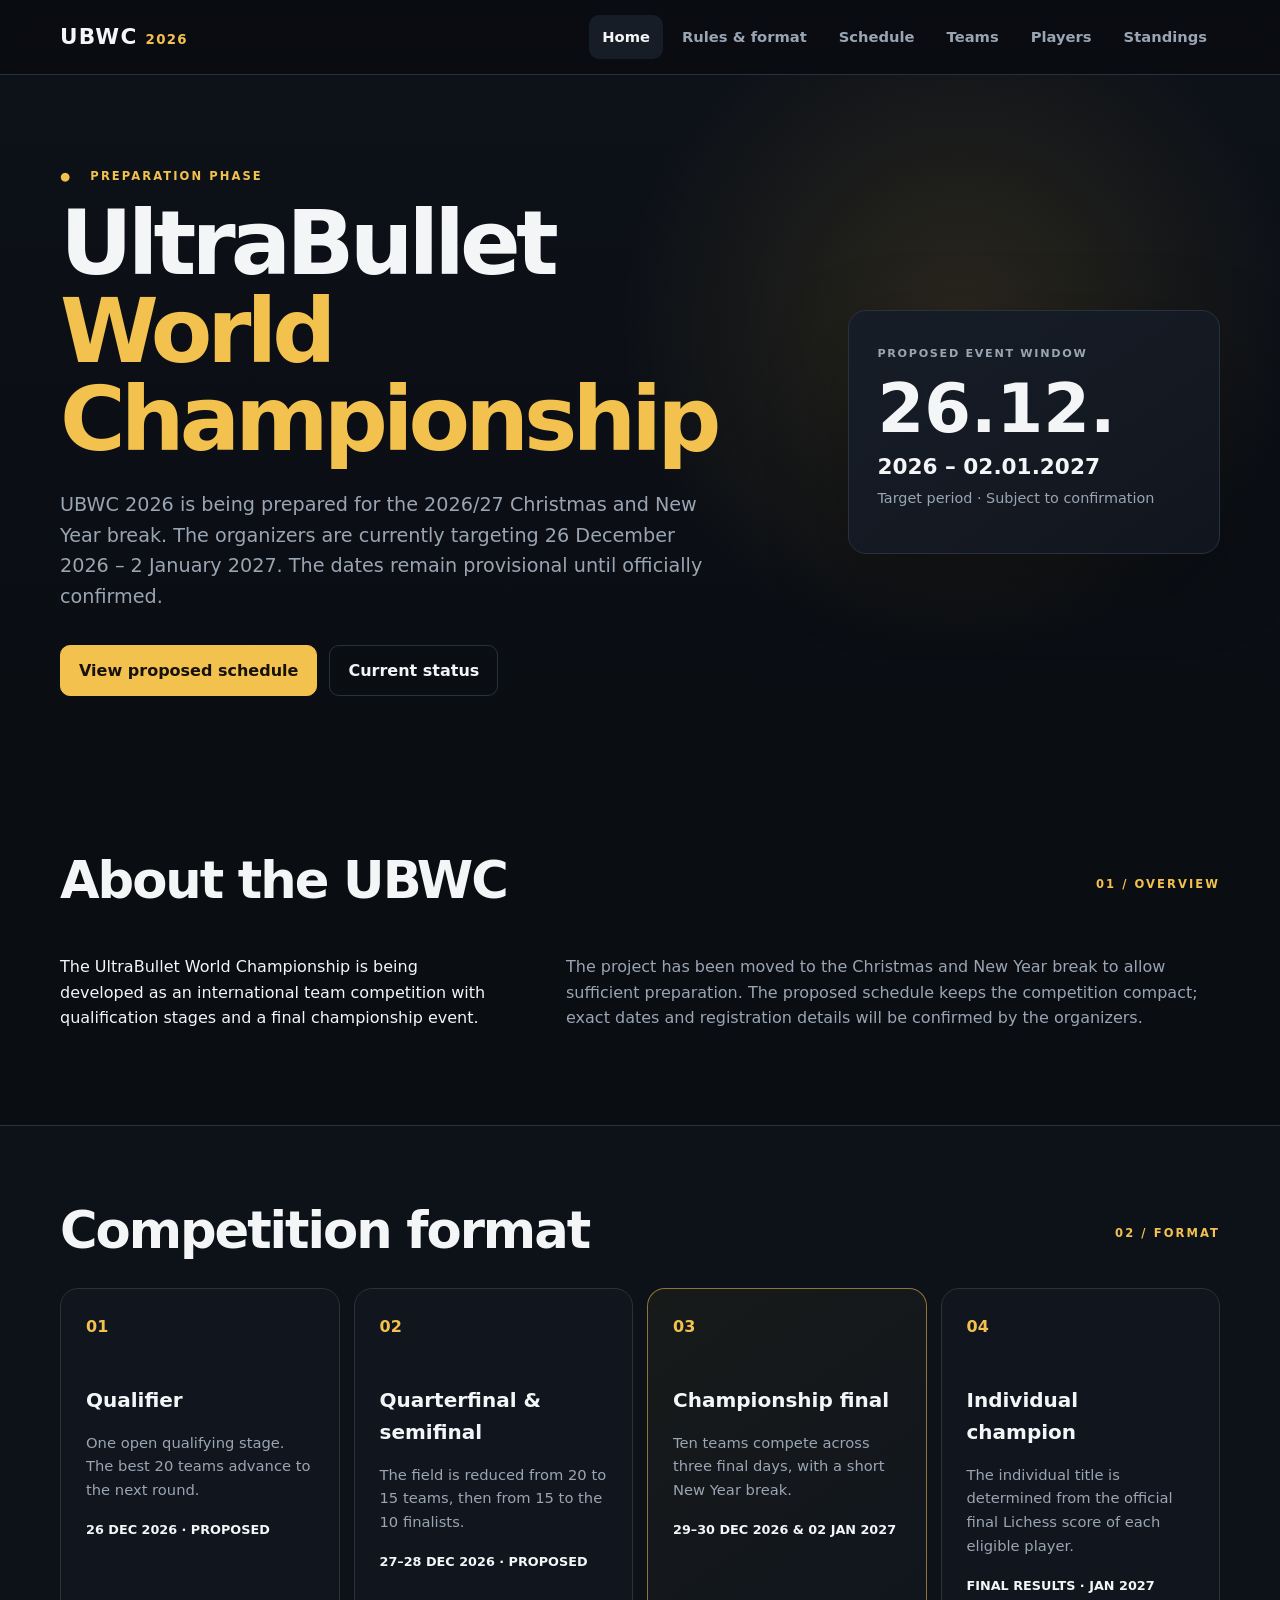
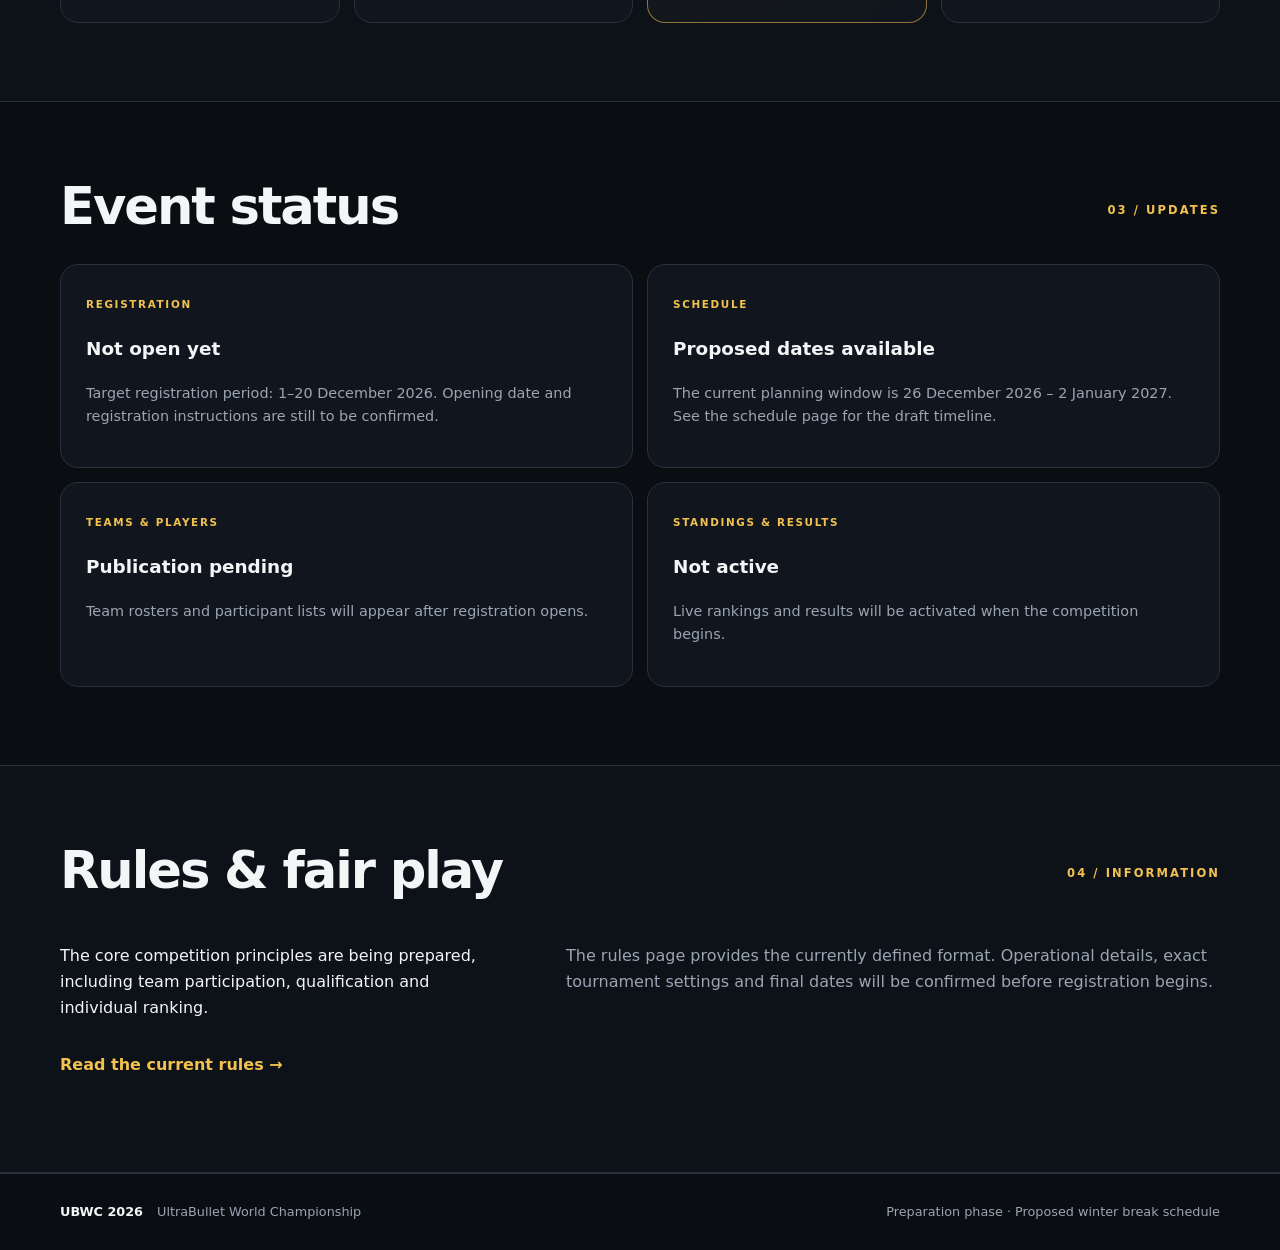
==== commit 632af8e9: "Update homepage with proposed winter break schedule" ====
--- a/index.html
+++ b/index.html
@@ -3,7 +3,7 @@
 <head>
   <meta charset="utf-8">
   <meta name="viewport" content="width=device-width, initial-scale=1">
-  <meta name="description" content="UBWC 2026 — UltraBullet World Championship. Official information and updates during the preparation phase.">
+  <meta name="description" content="UBWC 2026 — UltraBullet World Championship. Proposed winter break schedule and official preparation updates.">
   <title>UBWC 2026 — UltraBullet World Championship</title>
   <link rel="stylesheet" href="./css/style.css">
 </head>
@@ -28,17 +28,17 @@
       <div>
         <p class="eyebrow">● &nbsp; PREPARATION PHASE</p>
         <h1>UltraBullet<br><span>World Championship</span></h1>
-        <p class="hero-copy">UBWC 2026 is currently in preparation. The organizers are working on the tournament structure and logistics before publishing dates and registration details.</p>
+        <p class="hero-copy">UBWC 2026 is being prepared for the 2026/27 Christmas and New Year break. The organizers are currently targeting 26 December 2026 – 2 January 2027. The dates remain provisional until officially confirmed.</p>
         <div class="hero-actions">
-          <a class="button primary" href="./rules.html">Explore the format</a>
+          <a class="button primary" href="./schedule.html">View proposed schedule</a>
           <a class="button ghost" href="#event-status">Current status</a>
         </div>
       </div>
       <aside class="hero-card">
-        <span class="card-label">OFFICIAL EVENT UPDATE</span>
-        <div class="date-big">TBA</div>
-        <div class="event-name">Schedule not announced</div>
-        <p class="event-meta">No dates or registration links are official yet.</p>
+        <span class="card-label">PROPOSED EVENT WINDOW</span>
+        <div class="date-big">26.12.</div>
+        <div class="event-name">2026 – 02.01.2027</div>
+        <p class="event-meta">Target period · Subject to confirmation</p>
       </aside>
     </div>
   </section>
@@ -48,7 +48,7 @@
       <div class="section-heading"><h2>About the UBWC</h2><span class="eyebrow">01 / OVERVIEW</span></div>
       <div class="two-col">
         <p>The UltraBullet World Championship is being developed as an international team competition with qualification stages and a final championship event.</p>
-        <p class="muted">Preparations are taking longer than expected, so the schedule is intentionally not being fixed yet. This website will be updated when the organizers confirm the next steps.</p>
+        <p class="muted">The project has been moved to the Christmas and New Year break to allow sufficient preparation. The proposed schedule keeps the competition compact; exact dates and registration details will be confirmed by the organizers.</p>
       </div>
     </div>
   </section>
@@ -57,10 +57,10 @@
     <div class="container">
       <div class="section-heading"><h2>Competition format</h2><span class="eyebrow">02 / FORMAT</span></div>
       <div class="stage-grid">
-        <article class="stage"><span>01</span><h3>Qualifiers</h3><p>Qualification details and tournament links will be published when confirmed.</p><b>COMING SOON</b></article>
-        <article class="stage"><span>02</span><h3>Quarterfinals & semifinals</h3><p>The qualification path is being prepared. Advancement details will be announced with the schedule.</p><b>TO BE CONFIRMED</b></article>
-        <article class="stage final"><span>03</span><h3>Championship final</h3><p>The final stage and its format will be announced once planning is complete.</p><b>DATE TBA</b></article>
-        <article class="stage"><span>04</span><h3>Individual champion</h3><p>Individual results will be published after official tournament data is available.</p><b>NOT ACTIVE</b></article>
+        <article class="stage"><span>01</span><h3>Qualifier</h3><p>One open qualifying stage. The best 20 teams advance to the next round.</p><b>26 DEC 2026 · PROPOSED</b></article>
+        <article class="stage"><span>02</span><h3>Quarterfinal & semifinal</h3><p>The field is reduced from 20 to 15 teams, then from 15 to the 10 finalists.</p><b>27–28 DEC 2026 · PROPOSED</b></article>
+        <article class="stage final"><span>03</span><h3>Championship final</h3><p>Ten teams compete across three final days, with a short New Year break.</p><b>29–30 DEC 2026 & 02 JAN 2027</b></article>
+        <article class="stage"><span>04</span><h3>Individual champion</h3><p>The individual title is determined from the official final Lichess score of each eligible player.</p><b>FINAL RESULTS · JAN 2027</b></article>
       </div>
     </div>
   </section>
@@ -69,8 +69,8 @@
     <div class="container">
       <div class="section-heading"><h2>Event status</h2><span class="eyebrow">03 / UPDATES</span></div>
       <div class="title-cards">
-        <article class="title-card"><span>REGISTRATION</span><h3>Not open yet</h3><p>Registration instructions and links will be published once the schedule is confirmed.</p></article>
-        <article class="title-card"><span>SCHEDULE</span><h3>To be announced</h3><p>No event dates are being announced at this stage. Please check back for official updates.</p></article>
+        <article class="title-card"><span>REGISTRATION</span><h3>Not open yet</h3><p>Target registration period: 1–20 December 2026. Opening date and registration instructions are still to be confirmed.</p></article>
+        <article class="title-card"><span>SCHEDULE</span><h3>Proposed dates available</h3><p>The current planning window is 26 December 2026 – 2 January 2027. See the schedule page for the draft timeline.</p></article>
         <article class="title-card"><span>TEAMS & PLAYERS</span><h3>Publication pending</h3><p>Team rosters and participant lists will appear after registration opens.</p></article>
         <article class="title-card"><span>STANDINGS & RESULTS</span><h3>Not active</h3><p>Live rankings and results will be activated when the competition begins.</p></article>
       </div>
@@ -82,7 +82,7 @@
       <div class="section-heading"><h2>Rules & fair play</h2><span class="eyebrow">04 / INFORMATION</span></div>
       <div class="two-col">
         <p>The core competition principles are being prepared, including team participation, qualification and individual ranking.</p>
-        <p class="muted">The rules page provides the currently defined format. Operational details, exact tournament settings and dates will be confirmed before registration begins.</p>
+        <p class="muted">The rules page provides the currently defined format. Operational details, exact tournament settings and final dates will be confirmed before registration begins.</p>
       </div>
       <p><a class="text-link" href="./rules.html">Read the current rules →</a></p>
     </div>
@@ -91,7 +91,7 @@
 <footer>
   <div class="container footer-wrap">
     <div><strong>UBWC 2026</strong><span>UltraBullet World Championship</span></div>
-    <span>Preparation phase · Official details coming soon</span>
+    <span>Preparation phase · Proposed winter break schedule</span>
   </div>
 </footer>
 <script src="./js/app.js"></script>
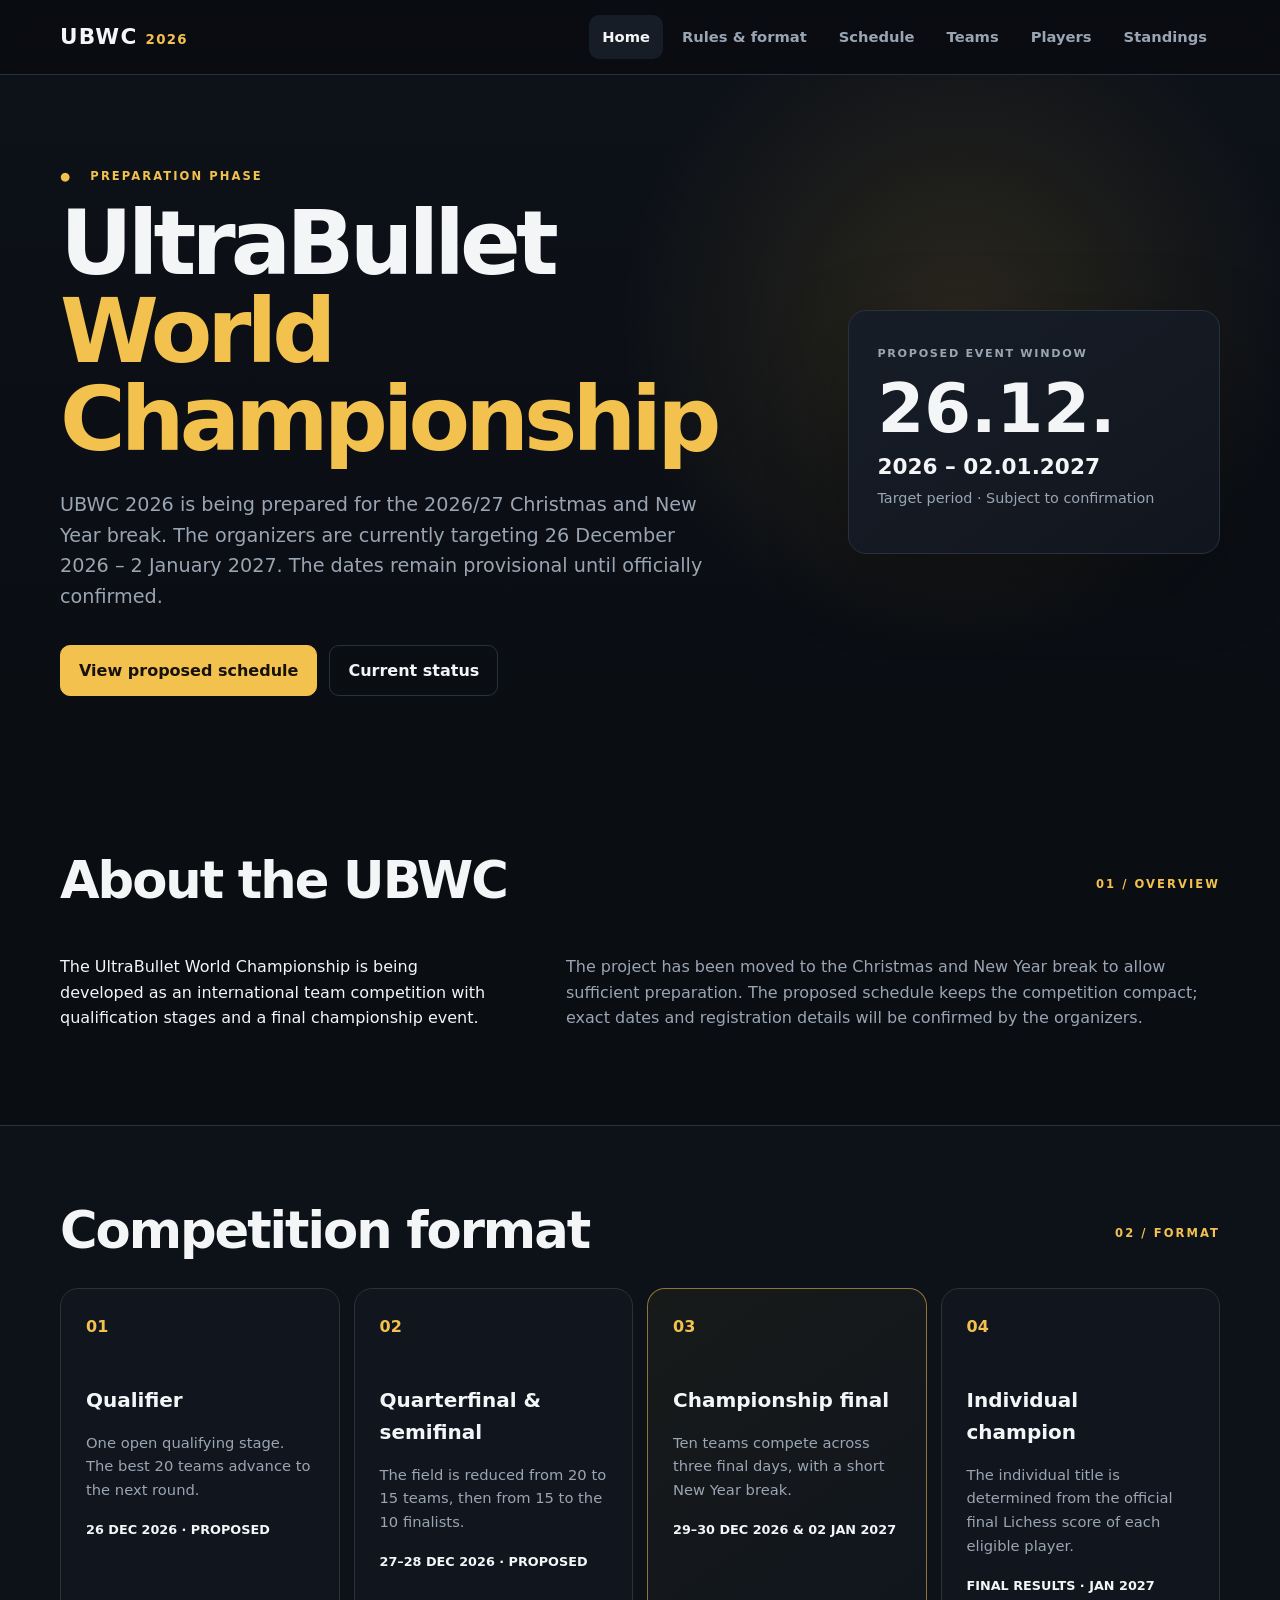
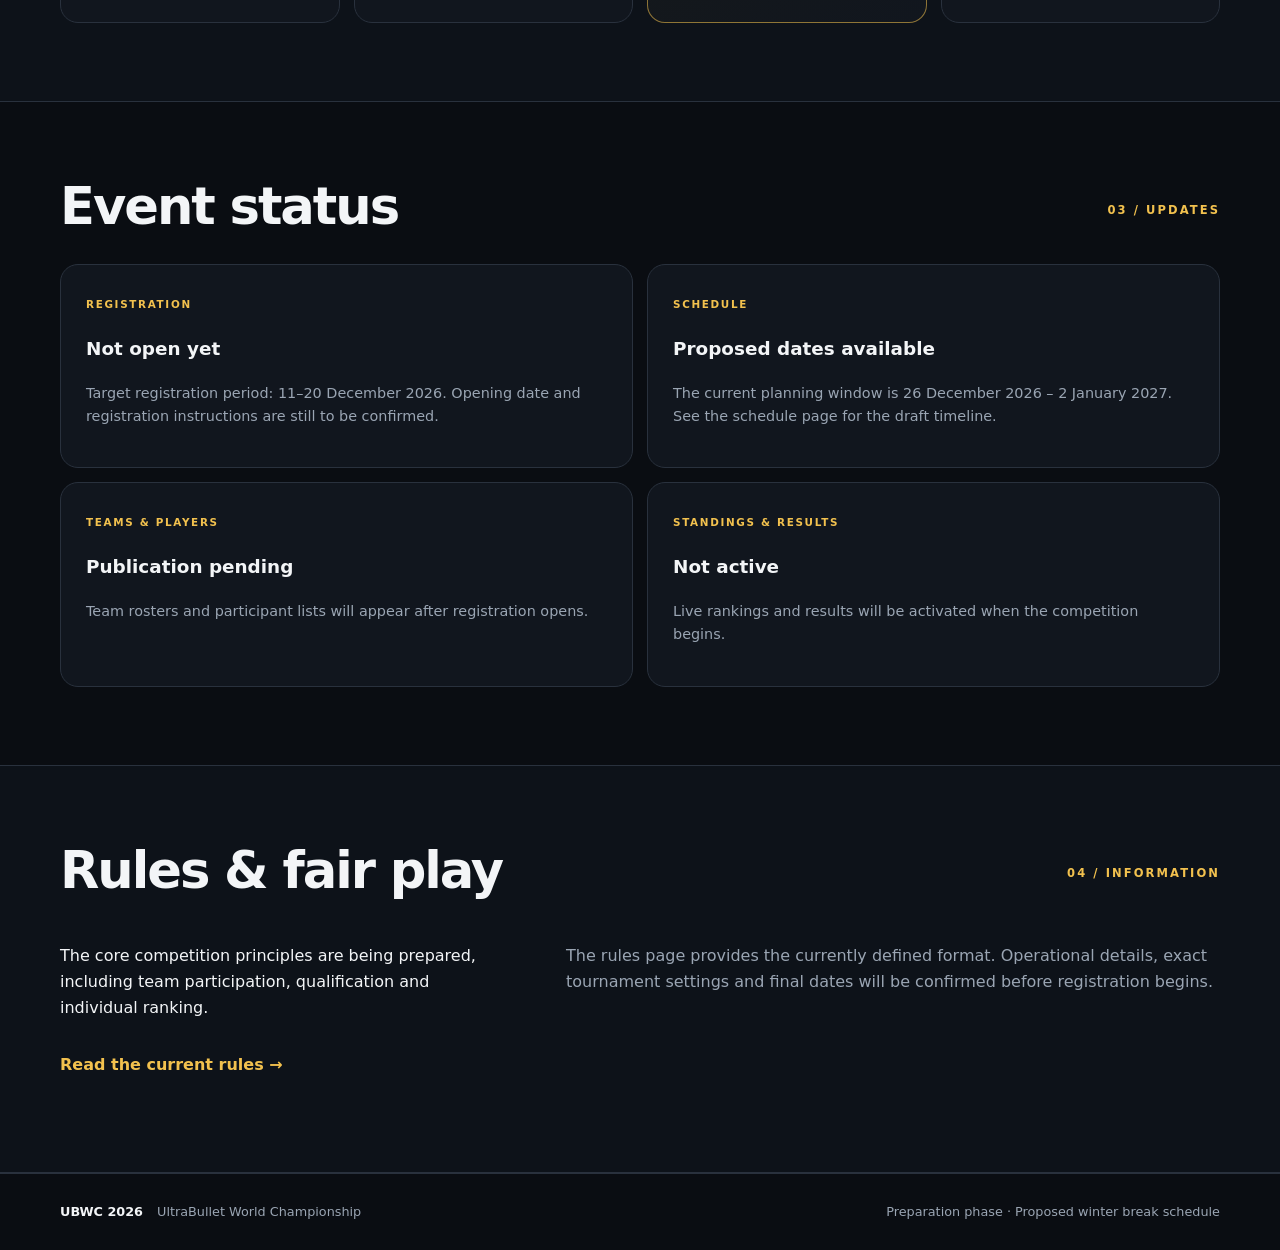
==== commit 709eacb4: "Align homepage registration window with schedule" ====
--- a/index.html
+++ b/index.html
@@ -69,7 +69,7 @@
     <div class="container">
       <div class="section-heading"><h2>Event status</h2><span class="eyebrow">03 / UPDATES</span></div>
       <div class="title-cards">
-        <article class="title-card"><span>REGISTRATION</span><h3>Not open yet</h3><p>Target registration period: 1–20 December 2026. Opening date and registration instructions are still to be confirmed.</p></article>
+        <article class="title-card"><span>REGISTRATION</span><h3>Not open yet</h3><p>Target registration period: 11–20 December 2026. Opening date and registration instructions are still to be confirmed.</p></article>
         <article class="title-card"><span>SCHEDULE</span><h3>Proposed dates available</h3><p>The current planning window is 26 December 2026 – 2 January 2027. See the schedule page for the draft timeline.</p></article>
         <article class="title-card"><span>TEAMS & PLAYERS</span><h3>Publication pending</h3><p>Team rosters and participant lists will appear after registration opens.</p></article>
         <article class="title-card"><span>STANDINGS & RESULTS</span><h3>Not active</h3><p>Live rankings and results will be activated when the competition begins.</p></article>
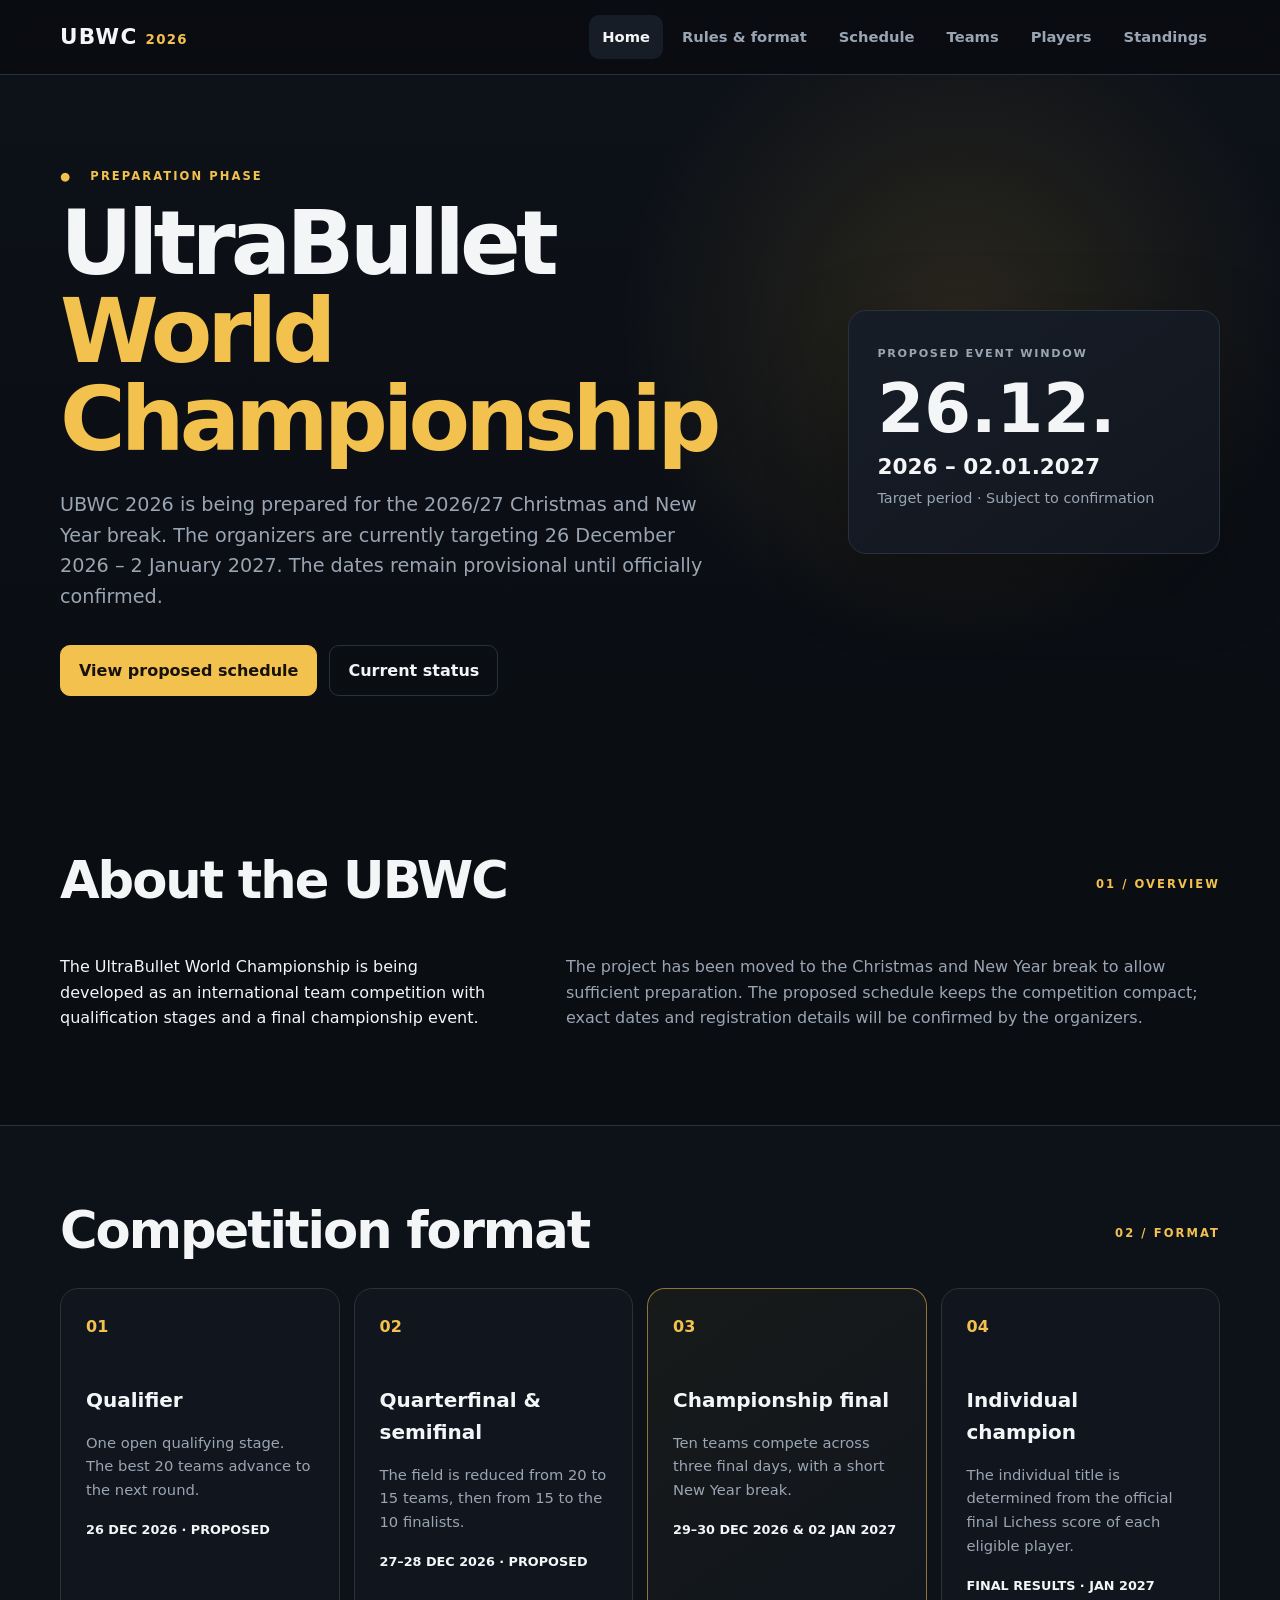
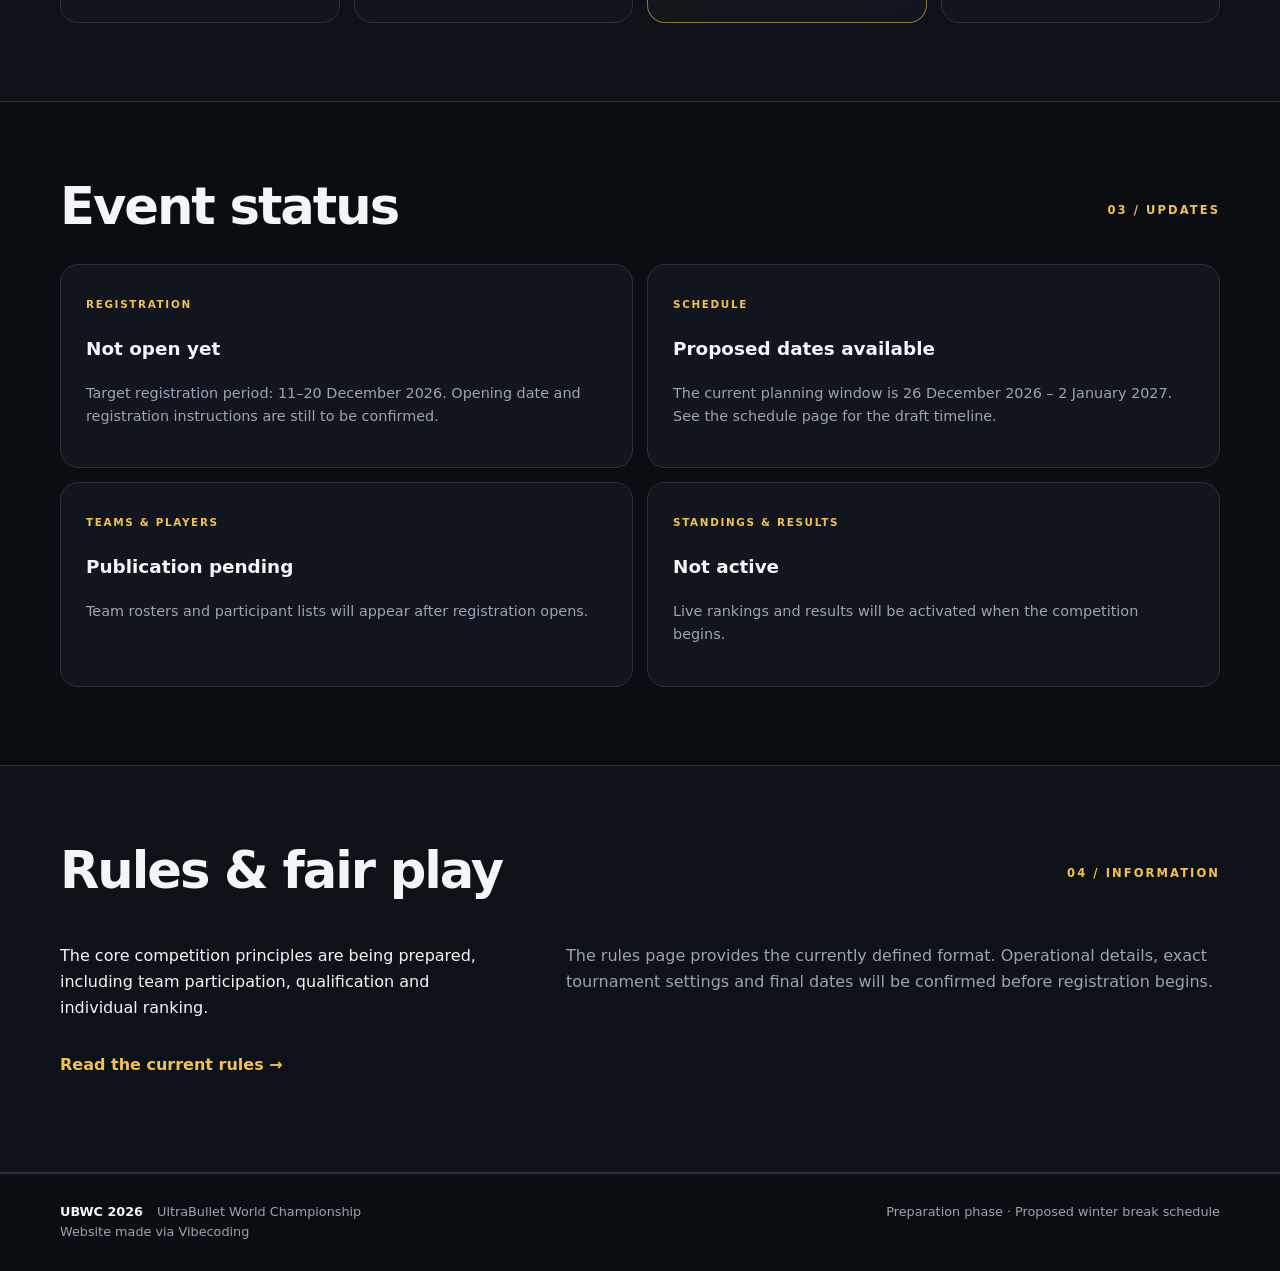
==== commit 824add30: "Add subtle website credit to footer" ====
--- a/index.html
+++ b/index.html
@@ -93,6 +93,7 @@
     <div><strong>UBWC 2026</strong><span>UltraBullet World Championship</span></div>
     <span>Preparation phase · Proposed winter break schedule</span>
   </div>
+  <div class="container site-credit">Website made via Vibecoding</div>
 </footer>
 <script src="./js/app.js"></script>
 </body>
